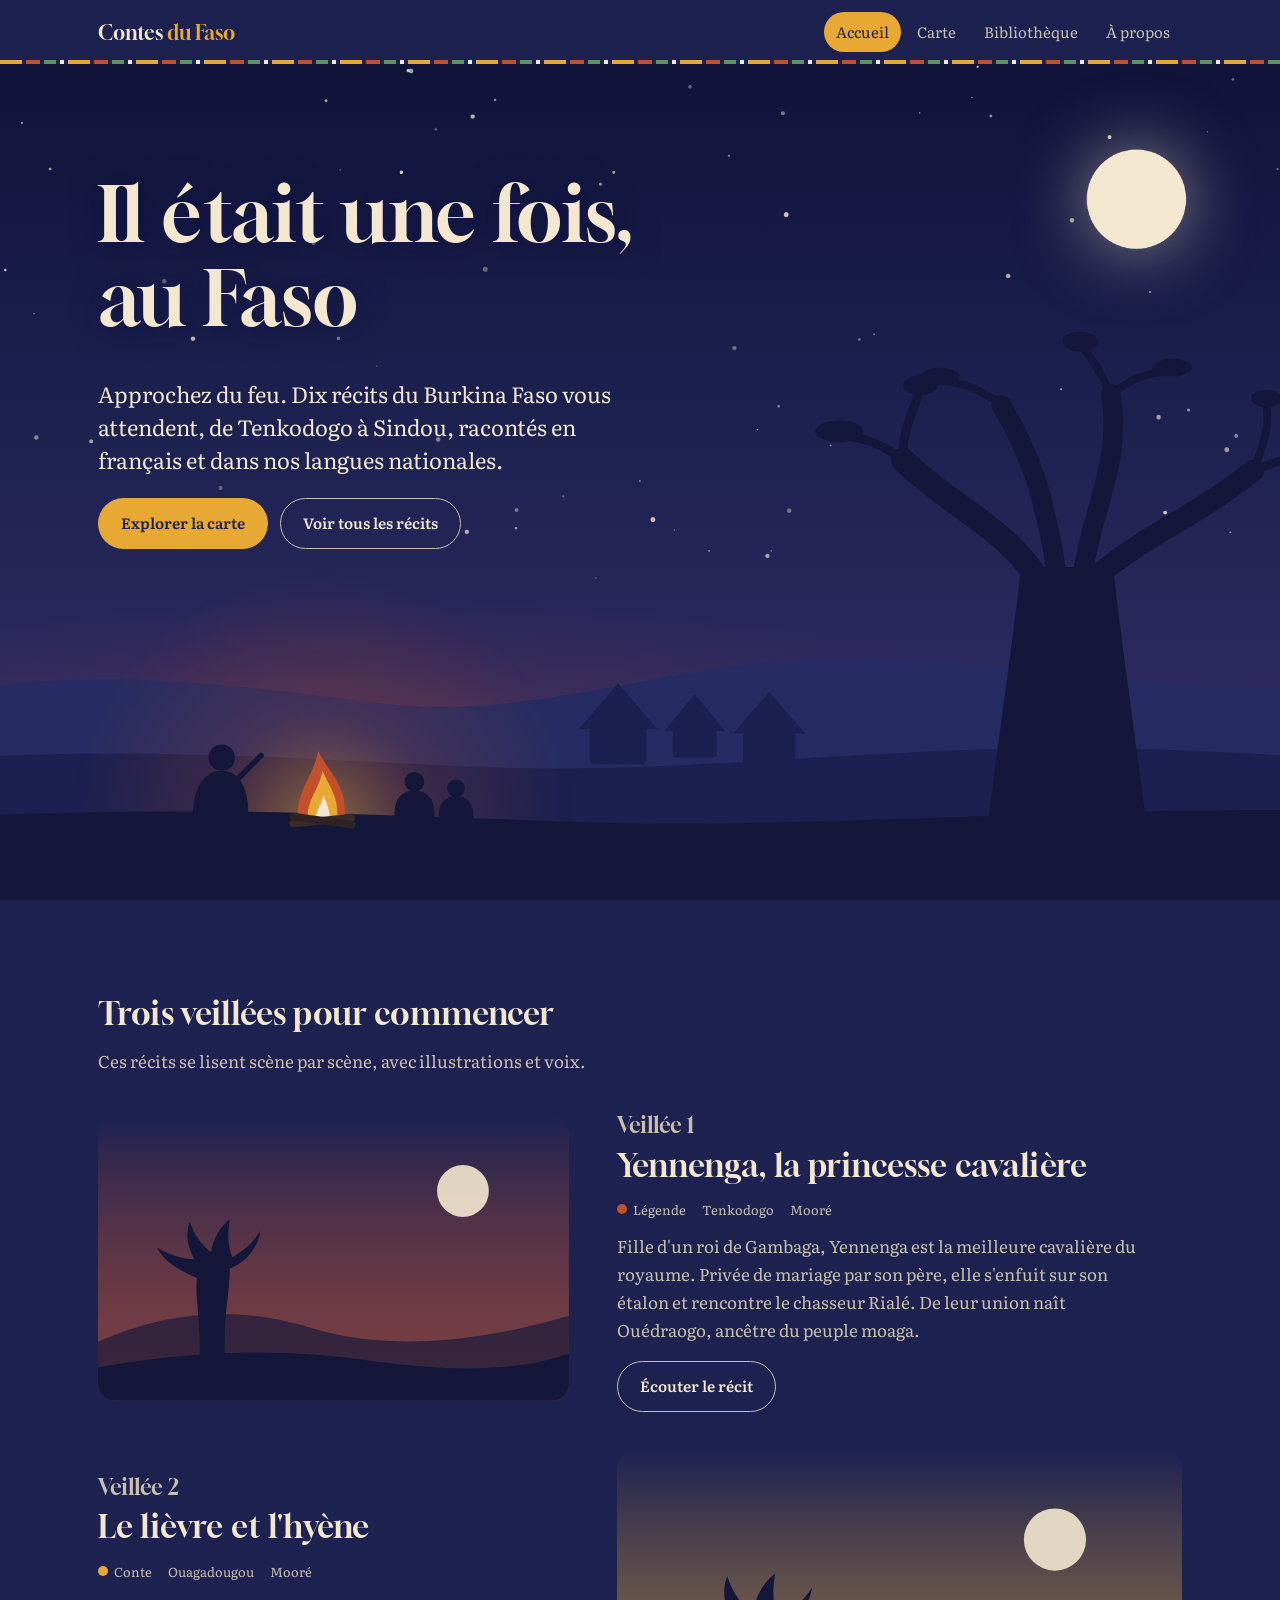
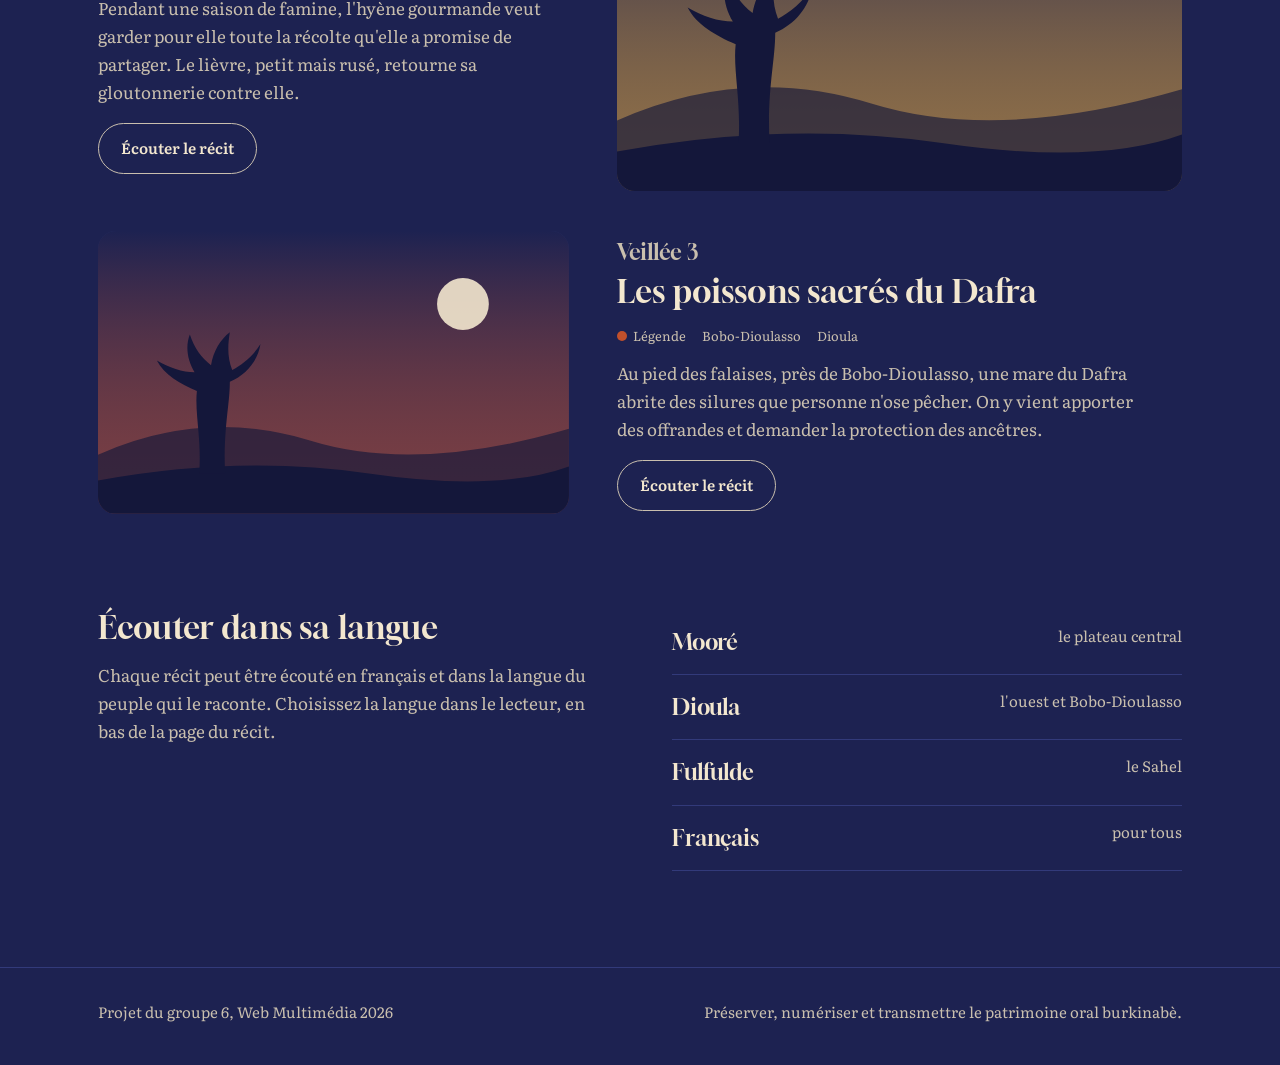
==== index.html @ 31bff7a8 "Ajout du site complet" ====
<!doctype html>
<html lang="fr">
<head>
  <meta charset="utf-8">
  <meta name="viewport" content="width=device-width, initial-scale=1">
  <title>Contes du Faso — Contes et légendes du Burkina Faso</title>
  <meta name="description" content="Parcourez le Burkina Faso sur une carte interactive et écoutez ses contes, légendes et récits historiques en mooré, dioula, fulfulde et français.">
  <link rel="preconnect" href="https://fonts.googleapis.com">
  <link rel="preconnect" href="https://fonts.gstatic.com" crossorigin>
  <link href="https://fonts.googleapis.com/css2?family=Gloock&family=Literata:ital,opsz,wght@0,7..72,400;0,7..72,600;1,7..72,400&display=swap" rel="stylesheet">
  <link rel="stylesheet" href="css/style.css">
  <link rel="stylesheet" href="css/accueil.css">
</head>
<body>
  <header id="entete"></header>

  <main>
    <!-- Scène d'ouverture : la veillée sous le baobab -->
    <section class="hero" aria-labelledby="titre-hero">
      <div class="ciel" aria-hidden="true">
        <svg class="calque calque-etoiles" data-profondeur="6" viewBox="0 0 1440 600" preserveAspectRatio="xMidYMin slice">
          <g id="etoiles"></g>
          <circle class="lune" cx="1060" cy="120" r="34"/>
        </svg>

        <svg class="calque" data-profondeur="12" viewBox="0 0 1440 800" preserveAspectRatio="xMidYMax slice"><g transform="translate(0 200)">
          <path fill="#262c63" d="M0 430 C180 380 320 400 480 420 C640 440 760 370 960 380 C1140 390 1260 420 1440 400 V600 H0Z"/>
        </g></svg>

        <svg class="calque" data-profondeur="22" viewBox="0 0 1440 800" preserveAspectRatio="xMidYMax slice"><g transform="translate(0 200)">
          <g fill="#1b2050">
            <path d="M0 480 C200 455 380 470 560 478 C760 488 960 455 1180 462 C1300 466 1380 474 1440 470 V600 H0Z"/>
            <!-- Cases rondes du village -->
            <g transform="translate(700 476)"><rect x="-26" y="-34" width="52" height="34" rx="4"/><path d="M-36 -32 L0 -74 L36 -32Z"/></g>
            <g transform="translate(770 470)"><rect x="-20" y="-26" width="40" height="26" rx="3"/><path d="M-28 -24 L0 -58 L28 -24Z"/></g>
            <g transform="translate(838 476)"><rect x="-24" y="-30" width="48" height="30" rx="4"/><path d="M-33 -28 L0 -66 L33 -28Z"/></g>
          </g>
        </g></svg>

        <svg class="calque calque-avant" data-profondeur="36" viewBox="0 0 1440 800" preserveAspectRatio="xMidYMax slice"><g transform="translate(0 200)">
          <defs>
            <radialGradient id="lueur" cx="0.5" cy="0.5" r="0.5">
              <stop offset="0" stop-color="#e8a934" stop-opacity="0.55"/>
              <stop offset="0.45" stop-color="#c2502b" stop-opacity="0.18"/>
              <stop offset="1" stop-color="#c2502b" stop-opacity="0"/>
            </radialGradient>
          </defs>
          <circle class="lueur" cx="430" cy="530" r="230" fill="url(#lueur)"/>
          <path fill="#14173a" d="M0 530 C240 512 420 520 640 528 C900 538 1120 510 1440 520 V600 H0Z"/>

          <!-- Baobab -->
          <g transform="translate(1110 528)" fill="#14173a" stroke="#14173a" stroke-linecap="round">
            <path stroke="none" d="M-72 0 C-62 -80 -50 -160 -42 -232 L42 -232 C50 -160 62 -80 72 0Z"/>
            <g fill="none">
              <path stroke-width="22" d="M-30 -226 C-60 -270 -110 -290 -150 -330"/>
              <path stroke-width="18" d="M-10 -230 C-20 -290 -30 -330 -60 -380"/>
              <path stroke-width="18" d="M15 -230 C25 -290 50 -330 40 -390"/>
              <path stroke-width="20" d="M30 -226 C70 -260 120 -280 170 -320"/>
              <path stroke-width="8" d="M-150 -330 C-170 -345 -185 -350 -205 -352"/>
              <path stroke-width="8" d="M-150 -330 C-150 -360 -140 -375 -135 -392"/>
              <path stroke-width="7" d="M-60 -380 C-80 -395 -95 -400 -112 -402"/>
              <path stroke-width="7" d="M40 -390 C30 -410 25 -420 15 -432"/>
              <path stroke-width="7" d="M40 -390 C60 -405 75 -410 92 -410"/>
              <path stroke-width="8" d="M170 -320 C195 -330 210 -335 232 -334"/>
              <path stroke-width="7" d="M170 -320 C180 -345 185 -360 182 -380"/>
            </g>
            <g stroke="none" opacity="0.9">
              <ellipse cx="-208" cy="-356" rx="22" ry="10"/>
              <ellipse cx="-134" cy="-398" rx="16" ry="9"/>
              <ellipse cx="-116" cy="-406" rx="18" ry="8"/>
              <ellipse cx="12" cy="-438" rx="16" ry="9"/>
              <ellipse cx="96" cy="-414" rx="18" ry="8"/>
              <ellipse cx="238" cy="-338" rx="22" ry="10"/>
              <ellipse cx="182" cy="-386" rx="14" ry="8"/>
            </g>
          </g>

          <!-- Le feu et les auditeurs -->
          <g transform="translate(430 528)">
            <g class="feu">
              <path class="flamme f1" fill="#c2502b" d="M-22 0 C-26 -26 -8 -40 -4 -64 C6 -44 24 -32 20 0Z"/>
              <path class="flamme f2" fill="#e8a934" d="M-13 0 C-16 -18 -3 -28 0 -46 C7 -30 16 -20 13 0Z"/>
              <path class="flamme f3" fill="#f3e7cf" d="M-6 0 C-7 -9 -1 -15 1 -24 C4 -15 8 -9 6 0Z"/>
            </g>
            <rect x="-30" y="-4" width="60" height="7" rx="3" fill="#3a2a2a" transform="rotate(-6)"/>
            <rect x="-30" y="-4" width="60" height="7" rx="3" fill="#2f2324" transform="rotate(8)"/>
            <g class="etincelles" fill="#e8a934">
              <circle cx="-4" cy="-50" r="2"/>
              <circle cx="6" cy="-56" r="1.6"/>
              <circle cx="0" cy="-48" r="1.4"/>
              <circle cx="-8" cy="-54" r="1.2"/>
            </g>
            <!-- Le conteur et deux enfants -->
            <g fill="#14173a">
              <circle cx="-92" cy="-58" r="12"/>
              <path d="M-118 0 C-120 -30 -108 -46 -92 -46 C-76 -46 -66 -30 -68 0Z"/>
              <path d="M-80 -36 L-56 -60" stroke="#14173a" stroke-width="5" stroke-linecap="round"/>
              <circle cx="84" cy="-36" r="9"/>
              <path d="M66 0 C64 -20 72 -28 84 -28 C96 -28 104 -20 102 0Z"/>
              <circle cx="122" cy="-30" r="8"/>
              <path d="M106 0 C105 -16 112 -23 122 -23 C132 -23 139 -16 138 0Z"/>
            </g>
          </g>
        </g></svg>
      </div>

      <div class="conteneur hero-texte">
        <h1 id="titre-hero">Il était une fois, au Faso</h1>
        <p>Approchez du feu. Dix récits du Burkina Faso vous attendent, de Tenkodogo à Sindou, racontés en français et dans nos langues nationales.</p>
        <div class="hero-actions">
          <a class="bouton" href="carte.html">Explorer la carte</a>
          <a class="bouton secondaire" href="bibliotheque.html">Voir tous les récits</a>
        </div>
      </div>
    </section>

    <section class="conteneur bloc" aria-labelledby="titre-veillees">
      <h2 id="titre-veillees">Trois veillées pour commencer</h2>
      <p class="intro">Ces récits se lisent scène par scène, avec illustrations et voix.</p>
      <ol class="veillees" id="veillees"></ol>
    </section>

    <section class="conteneur bloc langues" aria-labelledby="titre-langues">
      <div>
        <h2 id="titre-langues">Écouter dans sa langue</h2>
        <p>Chaque récit peut être écouté en français et dans la langue du peuple qui le raconte. Choisissez la langue dans le lecteur, en bas de la page du récit.</p>
      </div>
      <ul class="liste-langues">
        <li><strong>Mooré</strong> le plateau central</li>
        <li><strong>Dioula</strong> l'ouest et Bobo-Dioulasso</li>
        <li><strong>Fulfulde</strong> le Sahel</li>
        <li><strong>Français</strong> pour tous</li>
      </ul>
    </section>
  </main>

  <footer id="pied"></footer>

  <script src="js/app.js"></script>
  <script src="js/accueil.js"></script>
</body>
</html>
---- css/style.css ----
/* =========================================================
   Contes et Légendes du Burkina Faso — Groupe 6
   Charte graphique : la veillée (nuit indigo, feu, mil)
   ========================================================= */

:root {
  /* Couleurs */
  --nuit: #1d2251;        /* indigo des pagnes, ciel de la veillée */
  --nuit-2: #262c63;      /* surfaces */
  --nuit-3: #323a7a;      /* bordures, survols */
  --ecru: #f3e7cf;        /* coton écru : texte principal */
  --ecru-doux: #c9bfae;   /* texte secondaire */
  --mil: #e8a934;         /* or du mil, flamme : accent */
  --laterite: #c2502b;    /* terre rouge : légendes */
  --karite: #5b9461;      /* vert karité : récits historiques */

  /* Couleur par type de récit */
  --type-conte: var(--mil);
  --type-legende: var(--laterite);
  --type-historique: var(--karite);

  /* Typographie */
  --f-titre: "Gloock", Georgia, serif;
  --f-texte: "Literata", Georgia, serif;

  --t-xs: 0.8125rem;
  --t-s: 0.9375rem;
  --t-m: 1.0625rem;
  --t-l: 1.375rem;
  --t-xl: 2rem;
  --t-xxl: clamp(2.6rem, 6vw, 4.75rem);

  --gouttiere: clamp(16px, 4vw, 48px);
  --largeur: 1180px;
  --entete: 64px;
}

*,
*::before,
*::after { box-sizing: border-box; }

html { scroll-behavior: smooth; }

body {
  margin: 0;
  background: var(--nuit);
  color: var(--ecru);
  font-family: var(--f-texte);
  font-size: var(--t-m);
  line-height: 1.65;
  -webkit-font-smoothing: antialiased;
}

img, svg { display: block; max-width: 100%; }

a { color: var(--mil); text-underline-offset: 3px; }
a:hover { color: var(--ecru); }

h1, h2, h3 {
  font-family: var(--f-titre);
  font-weight: 400;
  line-height: 1.1;
  margin: 0 0 0.5em;
  letter-spacing: 0.005em;
}
h1 { font-size: var(--t-xxl); }
h2 { font-size: var(--t-xl); }
h3 { font-size: var(--t-l); }

p { margin: 0 0 1em; }

:focus-visible {
  outline: 2px solid var(--mil);
  outline-offset: 3px;
  border-radius: 4px;
}

.visuellement-cache {
  position: absolute !important;
  width: 1px; height: 1px;
  overflow: hidden; clip: rect(0 0 0 0);
  white-space: nowrap;
}

.conteneur {
  width: 100%;
  max-width: var(--largeur);
  margin: 0 auto;
  padding: 0 var(--gouttiere);
}

/* ---------- En-tête ---------- */
.entete {
  position: sticky;
  top: 0;
  z-index: 50;
  height: var(--entete);
  background: rgba(29, 34, 81, 0.92);
  backdrop-filter: blur(8px);
}
/* Bande tissée façon Faso Dan Fani, signature du site */
.entete::after {
  content: "";
  position: absolute;
  left: 0; right: 0; bottom: 0;
  height: 4px;
  background: repeating-linear-gradient(
    90deg,
    var(--mil) 0 22px,
    var(--nuit) 22px 26px,
    var(--laterite) 26px 40px,
    var(--nuit) 40px 44px,
    var(--karite) 44px 56px,
    var(--nuit) 56px 60px,
    var(--ecru) 60px 64px,
    var(--nuit) 64px 68px
  );
}
.entete .conteneur {
  height: 100%;
  display: flex;
  align-items: center;
  justify-content: space-between;
  gap: 16px;
}
.logo {
  font-family: var(--f-titre);
  font-size: 1.25rem;
  color: var(--ecru);
  text-decoration: none;
  white-space: nowrap;
}
.logo span { color: var(--mil); }

.nav { display: flex; gap: 4px; }
.nav a {
  color: var(--ecru-doux);
  text-decoration: none;
  font-size: var(--t-s);
  padding: 8px 12px;
  border-radius: 999px;
}
.nav a:hover { color: var(--ecru); background: var(--nuit-2); }
.nav a[aria-current="page"] { color: var(--nuit); background: var(--mil); }

.bouton-menu {
  display: none;
  background: none;
  border: 1px solid var(--nuit-3);
  color: var(--ecru);
  border-radius: 8px;
  padding: 6px 12px;
  font: inherit;
  font-size: var(--t-s);
  cursor: pointer;
}

@media (max-width: 760px) {
  .bouton-menu { display: block; }
  .nav {
    position: absolute;
    top: var(--entete);
    left: 0; right: 0;
    flex-direction: column;
    background: var(--nuit);
    padding: 8px var(--gouttiere) 16px;
    border-bottom: 1px solid var(--nuit-3);
    display: none;
  }
  .nav.ouvert { display: flex; }
  .nav a { padding: 12px; }
}

/* ---------- Boutons ---------- */
.bouton {
  display: inline-flex;
  align-items: center;
  gap: 8px;
  font: inherit;
  font-size: var(--t-s);
  font-weight: 600;
  padding: 12px 22px;
  border-radius: 999px;
  border: 1px solid transparent;
  background: var(--mil);
  color: var(--nuit);
  text-decoration: none;
  cursor: pointer;
}
.bouton:hover { background: var(--ecru); color: var(--nuit); }
.bouton.secondaire {
  background: transparent;
  color: var(--ecru);
  border-color: var(--ecru-doux);
}
.bouton.secondaire:hover { border-color: var(--ecru); background: var(--nuit-2); }
.bouton:disabled { opacity: 0.4; cursor: default; }

/* ---------- Pastille de type ---------- */
.type {
  display: inline-flex;
  align-items: center;
  gap: 6px;
  font-size: var(--t-xs);
  color: var(--ecru-doux);
}
.type::before {
  content: "";
  width: 10px; height: 10px;
  border-radius: 50%;
  background: var(--c, var(--mil));
}
.type[data-type="conte"] { --c: var(--type-conte); }
.type[data-type="legende"] { --c: var(--type-legende); }
.type[data-type="historique"] { --c: var(--type-historique); }

/* ---------- Pied de page ---------- */
.pied {
  margin-top: 96px;
  padding: 32px 0 40px;
  border-top: 1px solid var(--nuit-3);
  color: var(--ecru-doux);
  font-size: var(--t-s);
}
.pied .conteneur {
  display: flex;
  flex-wrap: wrap;
  justify-content: space-between;
  gap: 12px;
}
.pied p { margin: 0; }

/* ---------- Pages intérieures ---------- */
.tete-page {
  padding: 64px 0 32px;
  max-width: 720px;
}
.tete-page p { color: var(--ecru-doux); font-size: var(--t-l); line-height: 1.5; }

/* ---------- Champs ---------- */
.champ, select.champ {
  font: inherit;
  font-size: var(--t-s);
  color: var(--ecru);
  background: var(--nuit-2);
  border: 1px solid var(--nuit-3);
  border-radius: 10px;
  padding: 10px 14px;
}
.champ::placeholder { color: var(--ecru-doux); }

/* ---------- Message d'erreur / vide ---------- */
.message {
  padding: 24px;
  border: 1px dashed var(--nuit-3);
  border-radius: 12px;
  color: var(--ecru-doux);
}

@media (prefers-reduced-motion: reduce) {
  *, *::before, *::after {
    animation-duration: 0.01ms !important;
    animation-iteration-count: 1 !important;
    transition-duration: 0.01ms !important;
    scroll-behavior: auto !important;
  }
}
---- css/accueil.css ----
/* ---------- Scène d'ouverture ---------- */
.hero {
  position: relative;
  min-height: calc(100svh - var(--entete));
  min-height: max(560px, calc(100svh - var(--entete)));
  display: flex;
  align-items: flex-start;
  overflow: hidden;
  background:
    radial-gradient(120% 60% at 30% 100%, rgba(194, 80, 43, 0.35), transparent 60%),
    linear-gradient(180deg, #10133a 0%, #1d2251 45%, #3a2f6b 100%);
}

.ciel { position: absolute; inset: 0; }

.calque {
  position: absolute;
  inset: -40px -40px 0;
  width: calc(100% + 80px);
  height: calc(100% + 40px);
  max-width: none;
  will-change: transform;
}

.calque-etoiles circle { fill: var(--ecru); }
.etoile {
  opacity: 0;
  animation: apparition 1.6s ease-out forwards, scintille 4s ease-in-out infinite;
}
.lune {
  fill: var(--ecru) !important;
  filter: drop-shadow(0 0 24px rgba(243, 231, 207, 0.55));
}

@keyframes apparition { to { opacity: var(--o, 0.8); } }
@keyframes scintille {
  0%, 100% { transform: translateY(0); }
  50% { opacity: calc(var(--o, 0.8) * 0.35); }
}

/* Le feu vacille : seul mouvement continu de la page */
.f1 { animation: vacille 1.3s ease-in-out infinite; }
.f2 { animation: vacille 0.9s ease-in-out infinite reverse; }
.f3 { animation: vacille 0.7s ease-in-out infinite; }
.flamme { transform-origin: bottom center; transform-box: fill-box; }
@keyframes vacille {
  0%, 100% { transform: scale(1, 1) skewX(0deg); }
  30% { transform: scale(0.94, 1.08) skewX(2deg); }
  60% { transform: scale(1.05, 0.92) skewX(-3deg); }
}
.lueur { animation: respire 2.4s ease-in-out infinite; transform-origin: center; transform-box: fill-box; }
@keyframes respire { 50% { opacity: 0.75; transform: scale(0.96); } }

.etincelles circle {
  transform-box: fill-box;
  animation: monte 2.2s linear infinite;
  opacity: 0;
}
.etincelles circle:nth-child(2) { animation-delay: 0.6s; }
.etincelles circle:nth-child(3) { animation-delay: 1.1s; }
.etincelles circle:nth-child(4) { animation-delay: 1.7s; }
@keyframes monte {
  0% { opacity: 0; transform: translate(0, 0); }
  15% { opacity: 1; }
  100% { opacity: 0; transform: translate(14px, -90px); }
}

/* Texte d'ouverture : il apparaît une fois les étoiles allumées */
.hero-texte {
  position: relative;
  z-index: 2;
  padding-top: clamp(56px, 12vh, 140px);
  max-width: var(--largeur);
}
.hero-texte h1 {
  max-width: 11ch;
  text-shadow: 0 2px 30px rgba(16, 19, 58, 0.6);
  opacity: 0;
  transform: translateY(12px);
  animation: leve 1s ease-out 0.5s forwards;
}
.hero-texte p {
  max-width: 34rem;
  font-size: var(--t-l);
  line-height: 1.5;
  color: var(--ecru);
  opacity: 0;
  animation: leve 1s ease-out 0.9s forwards;
}
.hero-actions {
  display: flex;
  flex-wrap: wrap;
  gap: 12px;
  margin-top: 8px;
  opacity: 0;
  animation: leve 1s ease-out 1.2s forwards;
}
@keyframes leve { to { opacity: 1; transform: none; } }

/* ---------- Sections ---------- */
.bloc { padding-top: 96px; }
.bloc .intro { color: var(--ecru-doux); margin-bottom: 32px; }

/* Les trois veillées : une vraie suite, d'où la numérotation */
.veillees {
  list-style: none;
  margin: 0;
  padding: 0;
  display: grid;
  gap: 40px;
}
.veillee {
  display: grid;
  grid-template-columns: minmax(0, 5fr) minmax(0, 6fr);
  gap: clamp(20px, 4vw, 48px);
  align-items: center;
}
.veillee:nth-child(even) .veillee-visuel { order: 2; }
.veillee-visuel {
  border-radius: 18px;
  overflow: hidden;
  aspect-ratio: 5 / 3;
  background: var(--nuit-2);
}
.veillee-visuel svg,
.veillee-visuel img { width: 100%; height: 100%; object-fit: cover; }
.veillee-numero {
  font-family: var(--f-titre);
  font-size: var(--t-l);
  color: var(--mil);
  margin-bottom: 4px;
}
.veillee h3 { font-size: var(--t-xl); }
.veillee h3 a { color: var(--ecru); text-decoration: none; }
.veillee h3 a:hover { color: var(--mil); }
.veillee p { color: var(--ecru-doux); max-width: 34rem; }
.veillee .meta { display: flex; gap: 16px; flex-wrap: wrap; margin-bottom: 12px; font-size: var(--t-xs); color: var(--ecru-doux); }

@media (max-width: 760px) {
  .veillee { grid-template-columns: 1fr; }
  .veillee:nth-child(even) .veillee-visuel { order: 0; }
}

.langues {
  display: grid;
  grid-template-columns: minmax(0, 1fr) minmax(0, 1fr);
  gap: 32px 64px;
  align-items: start;
}
.langues p { color: var(--ecru-doux); max-width: 32rem; }
.liste-langues {
  list-style: none;
  margin: 0;
  padding: 0;
}
.liste-langues li {
  display: flex;
  justify-content: space-between;
  gap: 16px;
  padding: 14px 0;
  border-bottom: 1px solid var(--nuit-3);
  color: var(--ecru-doux);
  font-size: var(--t-s);
}
.liste-langues strong {
  font-family: var(--f-titre);
  font-weight: 400;
  font-size: var(--t-l);
  color: var(--ecru);
}
@media (max-width: 760px) {
  .langues { grid-template-columns: 1fr; }
}

/* Sur téléphone, on recadre le paysage sur le feu et le conteur */
@media (max-width: 760px) {
  .calque:not(.calque-etoiles) {
    left: -250px;
    right: auto;
    width: calc(100% + 290px);
  }
}
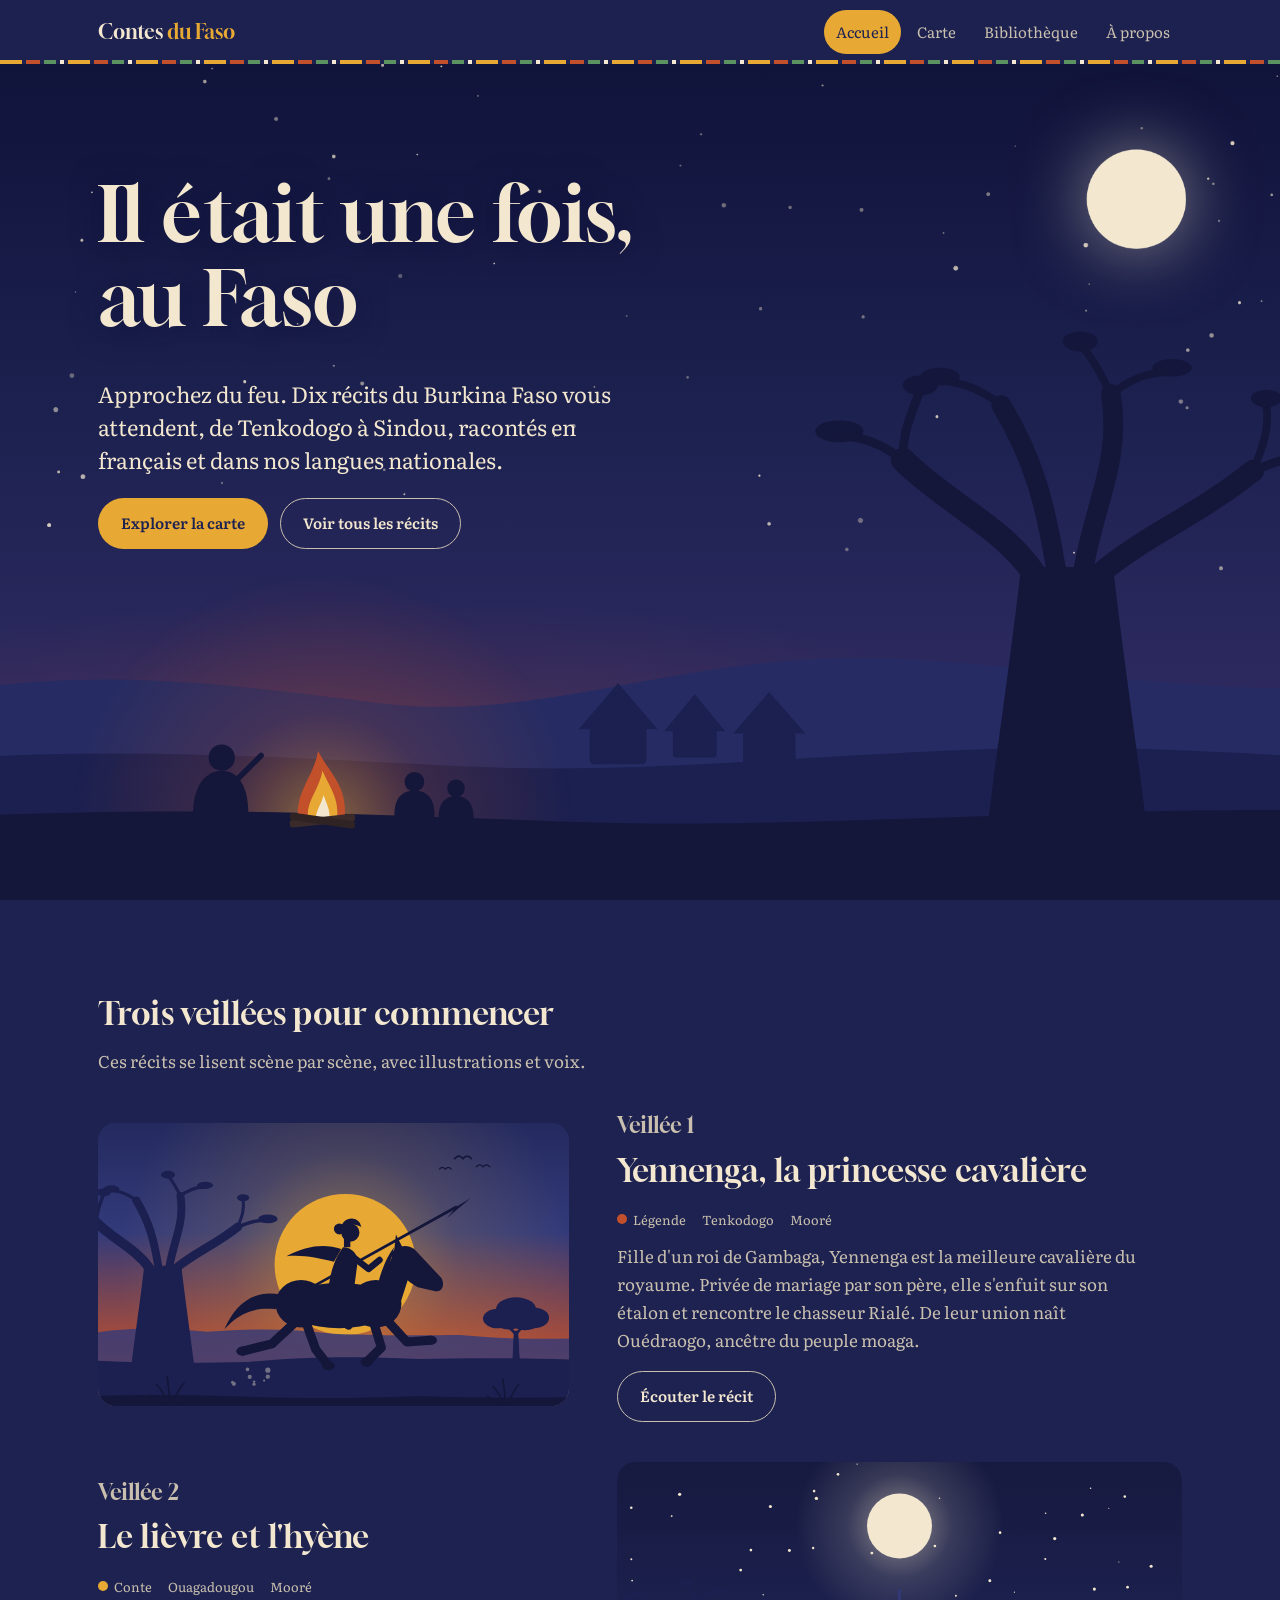
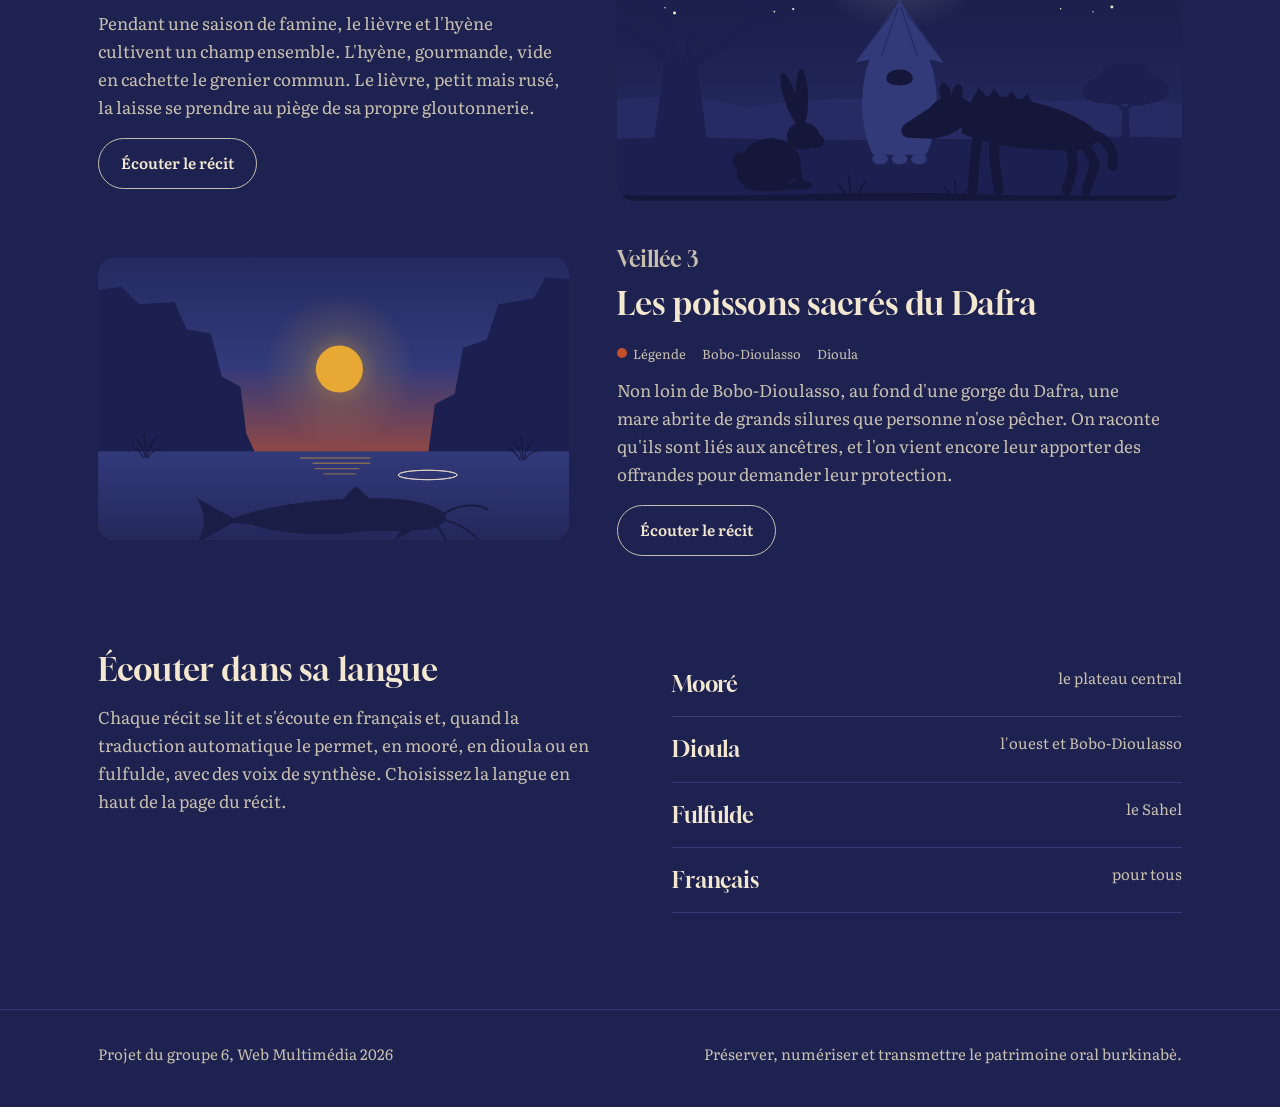
==== commit f231f98d: "Finition mobile, accessibilité, carte, partage et page 404" ====
--- a/index.html
+++ b/index.html
@@ -2,9 +2,24 @@
 <html lang="fr">
 <head>
   <meta charset="utf-8">
-  <meta name="viewport" content="width=device-width, initial-scale=1">
+  <meta name="viewport" content="width=device-width, initial-scale=1, viewport-fit=cover">
   <title>Contes du Faso — Contes et légendes du Burkina Faso</title>
   <meta name="description" content="Parcourez le Burkina Faso sur une carte interactive et écoutez ses contes, légendes et récits historiques en mooré, dioula, fulfulde et français.">
+  <meta name="theme-color" content="#1d2251">
+  <link rel="icon" href="assets/icones/favicon.svg" type="image/svg+xml">
+  <link rel="apple-touch-icon" href="assets/icones/apple-touch-icon.png">
+  <!-- Aperçu lors d'un partage (WhatsApp, réseaux sociaux) : adresses absolues obligatoires -->
+  <meta property="og:type" content="website">
+  <meta property="og:site_name" content="Contes du Faso">
+  <meta property="og:locale" content="fr_FR">
+  <meta property="og:title" content="Contes du Faso — Contes et légendes du Burkina Faso">
+  <meta property="og:description" content="Parcourez le Burkina Faso sur une carte interactive et écoutez ses contes, légendes et récits historiques en mooré, dioula, fulfulde et français.">
+  <meta property="og:url" content="https://lysias01.github.io/contes-burkina/">
+  <meta property="og:image" content="https://lysias01.github.io/contes-burkina/assets/images/partage.jpg">
+  <meta property="og:image:width" content="1200">
+  <meta property="og:image:height" content="630">
+  <meta property="og:image:alt" content="Une veillée sous le baobab : un conteur et deux enfants autour du feu, sous la lune.">
+  <meta name="twitter:card" content="summary_large_image">
   <link rel="preconnect" href="https://fonts.googleapis.com">
   <link rel="preconnect" href="https://fonts.gstatic.com" crossorigin>
   <link href="https://fonts.googleapis.com/css2?family=Gloock&family=Literata:ital,opsz,wght@0,7..72,400;0,7..72,600;1,7..72,400&display=swap" rel="stylesheet">
@@ -123,7 +138,7 @@
     <section class="conteneur bloc langues" aria-labelledby="titre-langues">
       <div>
         <h2 id="titre-langues">Écouter dans sa langue</h2>
-        <p>Chaque récit peut être écouté en français et dans la langue du peuple qui le raconte. Choisissez la langue dans le lecteur, en bas de la page du récit.</p>
+        <p>Chaque récit se lit et s'écoute en français et, quand la traduction automatique le permet, en mooré, en dioula ou en fulfulde, avec des voix de synthèse. Choisissez la langue en haut de la page du récit.</p>
       </div>
       <ul class="liste-langues">
         <li><strong>Mooré</strong> le plateau central</li>
--- a/css/style.css
+++ b/css/style.css
@@ -33,6 +33,12 @@
   --gouttiere: clamp(16px, 4vw, 48px);
   --largeur: 1180px;
   --entete: 64px;
+  --cible: 44px;          /* taille minimale d'une zone tactile */
+}
+
+/* Téléphone en paysage : l'en-tête prend moins de hauteur */
+@media (max-height: 500px) and (orientation: landscape) {
+  :root { --entete: 52px; }
 }
 
 *,
@@ -86,7 +92,8 @@
   width: 100%;
   max-width: var(--largeur);
   margin: 0 auto;
-  padding: 0 var(--gouttiere);
+  /* env(safe-area-inset-*) : on reste hors des encoches (viewport-fit=cover) */
+  padding: 0 max(var(--gouttiere), env(safe-area-inset-right)) 0 max(var(--gouttiere), env(safe-area-inset-left));
 }
 
 /* ---------- En-tête ---------- */
@@ -124,6 +131,8 @@
   gap: 16px;
 }
 .logo {
+  display: inline-block; /* pas de flex : l'espace avant « du Faso » serait supprimé */
+  line-height: var(--cible);
   font-family: var(--f-titre);
   font-size: 1.25rem;
   color: var(--ecru);
@@ -131,13 +140,37 @@
   white-space: nowrap;
 }
 .logo span { color: var(--mil); }
+.entete .logo { margin-right: auto; }
+
+/* Musique d'ambiance : petit bouton rond, discret */
+.bouton-musique {
+  flex: none;
+  display: inline-flex;
+  align-items: center;
+  justify-content: center;
+  width: var(--cible);
+  height: var(--cible);
+  padding: 0;
+  background: none;
+  border: 1px solid var(--nuit-3);
+  border-radius: 50%;
+  color: var(--ecru-doux);
+  cursor: pointer;
+}
+.bouton-musique[hidden] { display: none; }
+.bouton-musique:hover { color: var(--ecru); background: var(--nuit-2); }
+.bouton-musique[aria-pressed="true"] { color: var(--mil); border-color: var(--mil); }
+.bouton-musique[aria-pressed="true"] .barre { display: none; }
 
 .nav { display: flex; gap: 4px; }
 .nav a {
+  display: inline-flex;
+  align-items: center;
+  min-height: var(--cible);
   color: var(--ecru-doux);
   text-decoration: none;
   font-size: var(--t-s);
-  padding: 8px 12px;
+  padding: 0 12px;
   border-radius: 999px;
 }
 .nav a:hover { color: var(--ecru); background: var(--nuit-2); }
@@ -145,11 +178,13 @@
 
 .bouton-menu {
   display: none;
+  min-width: var(--cible);
+  min-height: var(--cible);
   background: none;
   border: 1px solid var(--nuit-3);
   color: var(--ecru);
   border-radius: 8px;
-  padding: 6px 12px;
+  padding: 0 14px;
   font: inherit;
   font-size: var(--t-s);
   cursor: pointer;
@@ -163,12 +198,14 @@
     left: 0; right: 0;
     flex-direction: column;
     background: var(--nuit);
-    padding: 8px var(--gouttiere) 16px;
+    padding: 8px max(var(--gouttiere), env(safe-area-inset-right)) 16px max(var(--gouttiere), env(safe-area-inset-left));
+    max-height: calc(100svh - var(--entete));
+    overflow-y: auto;
     border-bottom: 1px solid var(--nuit-3);
     display: none;
   }
   .nav.ouvert { display: flex; }
-  .nav a { padding: 12px; }
+  .nav a { padding: 0 12px; min-height: 48px; }
 }
 
 /* ---------- Boutons ---------- */
@@ -217,7 +254,7 @@
 /* ---------- Pied de page ---------- */
 .pied {
   margin-top: 96px;
-  padding: 32px 0 40px;
+  padding: 32px 0 calc(40px + env(safe-area-inset-bottom));
   border-top: 1px solid var(--nuit-3);
   color: var(--ecru-doux);
   font-size: var(--t-s);
@@ -240,7 +277,8 @@
 /* ---------- Champs ---------- */
 .champ, select.champ {
   font: inherit;
-  font-size: var(--t-s);
+  font-size: 1rem; /* 16 px minimum : sinon l'iPhone zoome en touchant le champ */
+  min-height: var(--cible);
   color: var(--ecru);
   background: var(--nuit-2);
   border: 1px solid var(--nuit-3);
@@ -261,6 +299,7 @@
   *, *::before, *::after {
     animation-duration: 0.01ms !important;
     animation-iteration-count: 1 !important;
+    animation-delay: 0s !important; /* pas d'apparition retardée non plus */
     transition-duration: 0.01ms !important;
     scroll-behavior: auto !important;
   }
--- a/css/accueil.css
+++ b/css/accueil.css
@@ -69,7 +69,7 @@
 .hero-texte {
   position: relative;
   z-index: 2;
-  padding-top: clamp(56px, 12vh, 140px);
+  padding-top: clamp(56px, 12svh, 140px);
   max-width: var(--largeur);
 }
 .hero-texte h1 {
@@ -131,7 +131,7 @@
   margin-bottom: 4px;
 }
 .veillee h3 { font-size: var(--t-xl); }
-.veillee h3 a { color: var(--ecru); text-decoration: none; }
+.veillee h3 a { display: inline-block; padding: 5px 0; color: var(--ecru); text-decoration: none; }
 .veillee h3 a:hover { color: var(--mil); }
 .veillee p { color: var(--ecru-doux); max-width: 34rem; }
 .veillee .meta { display: flex; gap: 16px; flex-wrap: wrap; margin-bottom: 12px; font-size: var(--t-xs); color: var(--ecru-doux); }
@@ -172,8 +172,17 @@
   .langues { grid-template-columns: 1fr; }
 }
 
-/* Sur téléphone, on recadre le paysage sur le feu et le conteur */
-@media (max-width: 760px) {
+/* Téléphone en paysage : la scène tient dans l'écran, le texte reste au-dessus du feu */
+@media (max-height: 500px) and (orientation: landscape) {
+  .hero { min-height: calc(100svh - var(--entete)); }
+  .hero-texte { padding-top: 16px; }
+  .hero-texte h1 { font-size: 2.1rem; max-width: none; margin-bottom: 8px; }
+  .hero-texte p { font-size: var(--t-s); max-width: 30rem; margin-bottom: 8px; }
+}
+
+/* Sur téléphone et tablette en portrait, on recadre le paysage sur le feu et le conteur */
+@media (max-width: 760px), (orientation: portrait) and (max-width: 1100px) {
+  .hero-texte { padding-top: clamp(32px, 6svh, 56px); }
   .calque:not(.calque-etoiles) {
     left: -250px;
     right: auto;
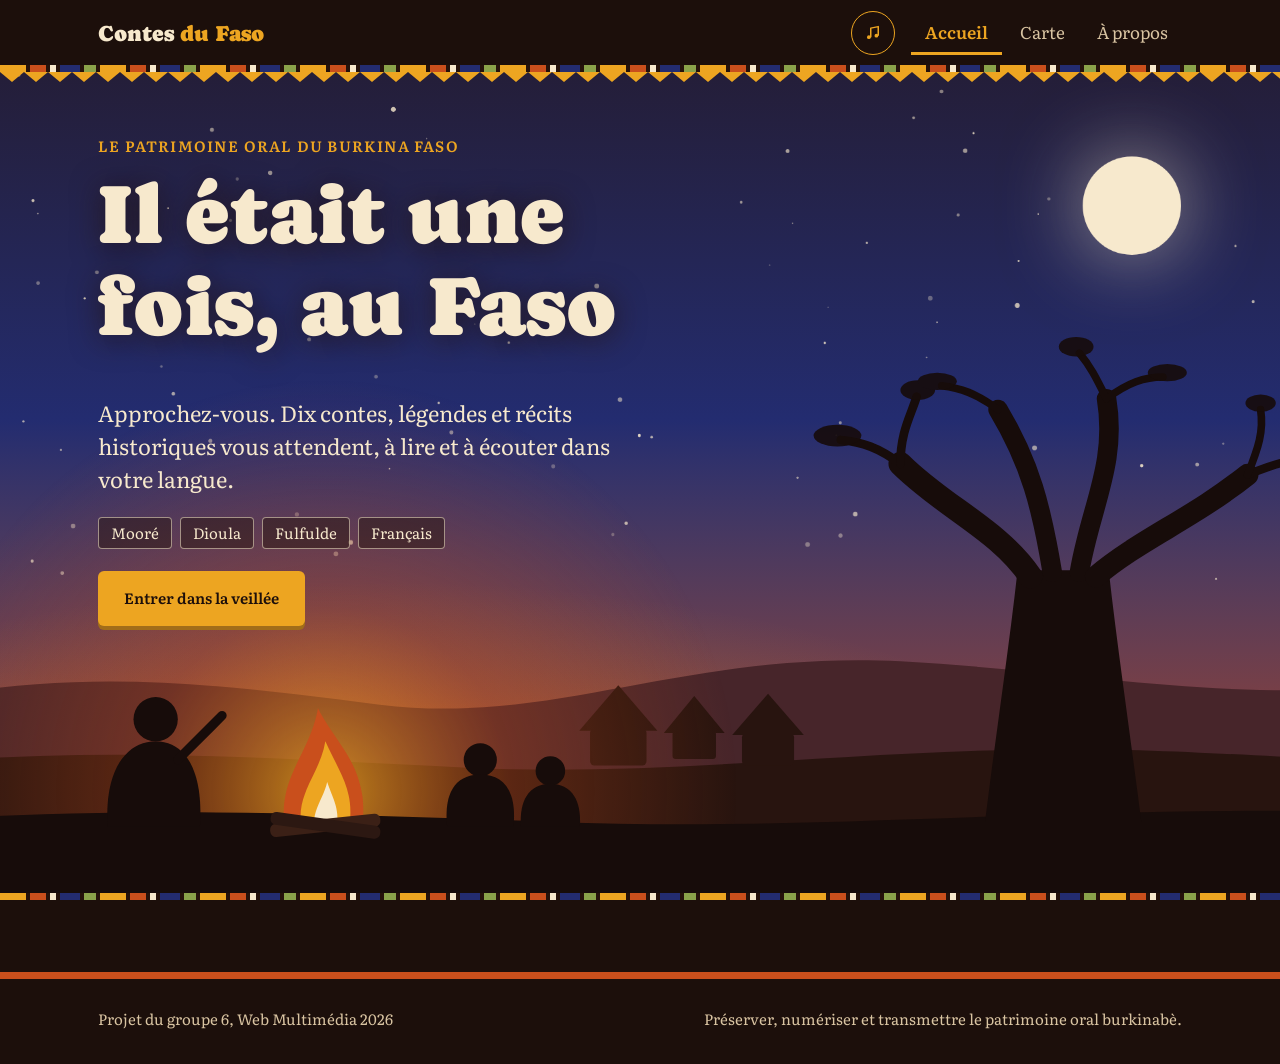
==== commit 7e8aca11: "Version finale : nouveau thème, carte des arbres à palabres, 4 langues, sous-titres - Thème « La vei" ====
--- a/index.html
+++ b/index.html
@@ -3,26 +3,12 @@
 <head>
   <meta charset="utf-8">
   <meta name="viewport" content="width=device-width, initial-scale=1, viewport-fit=cover">
-  <title>Contes du Faso — Contes et légendes du Burkina Faso</title>
+  <title>Contes du Faso - Contes et légendes du Burkina Faso</title>
   <meta name="description" content="Parcourez le Burkina Faso sur une carte interactive et écoutez ses contes, légendes et récits historiques en mooré, dioula, fulfulde et français.">
-  <meta name="theme-color" content="#1d2251">
   <link rel="icon" href="assets/icones/favicon.svg" type="image/svg+xml">
-  <link rel="apple-touch-icon" href="assets/icones/apple-touch-icon.png">
-  <!-- Aperçu lors d'un partage (WhatsApp, réseaux sociaux) : adresses absolues obligatoires -->
-  <meta property="og:type" content="website">
-  <meta property="og:site_name" content="Contes du Faso">
-  <meta property="og:locale" content="fr_FR">
-  <meta property="og:title" content="Contes du Faso — Contes et légendes du Burkina Faso">
-  <meta property="og:description" content="Parcourez le Burkina Faso sur une carte interactive et écoutez ses contes, légendes et récits historiques en mooré, dioula, fulfulde et français.">
-  <meta property="og:url" content="https://lysias01.github.io/contes-burkina/">
-  <meta property="og:image" content="https://lysias01.github.io/contes-burkina/assets/images/partage.jpg">
-  <meta property="og:image:width" content="1200">
-  <meta property="og:image:height" content="630">
-  <meta property="og:image:alt" content="Une veillée sous le baobab : un conteur et deux enfants autour du feu, sous la lune.">
-  <meta name="twitter:card" content="summary_large_image">
   <link rel="preconnect" href="https://fonts.googleapis.com">
   <link rel="preconnect" href="https://fonts.gstatic.com" crossorigin>
-  <link href="https://fonts.googleapis.com/css2?family=Gloock&family=Literata:ital,opsz,wght@0,7..72,400;0,7..72,600;1,7..72,400&display=swap" rel="stylesheet">
+  <link href="https://fonts.googleapis.com/css2?family=Caprasimo&family=Literata:ital,opsz,wght@0,7..72,400;0,7..72,600;1,7..72,400&display=swap" rel="stylesheet">
   <link rel="stylesheet" href="css/style.css">
   <link rel="stylesheet" href="css/accueil.css">
 </head>
@@ -39,11 +25,11 @@
         </svg>
 
         <svg class="calque" data-profondeur="12" viewBox="0 0 1440 800" preserveAspectRatio="xMidYMax slice"><g transform="translate(0 200)">
-          <path fill="#262c63" d="M0 430 C180 380 320 400 480 420 C640 440 760 370 960 380 C1140 390 1260 420 1440 400 V600 H0Z"/>
+          <path fill="#47252a" d="M0 430 C180 380 320 400 480 420 C640 440 760 370 960 380 C1140 390 1260 420 1440 400 V600 H0Z"/>
         </g></svg>
 
         <svg class="calque" data-profondeur="22" viewBox="0 0 1440 800" preserveAspectRatio="xMidYMax slice"><g transform="translate(0 200)">
-          <g fill="#1b2050">
+          <g fill="#28140f">
             <path d="M0 480 C200 455 380 470 560 478 C760 488 960 455 1180 462 C1300 466 1380 474 1440 470 V600 H0Z"/>
             <!-- Cases rondes du village -->
             <g transform="translate(700 476)"><rect x="-26" y="-34" width="52" height="34" rx="4"/><path d="M-36 -32 L0 -74 L36 -32Z"/></g>
@@ -55,16 +41,16 @@
         <svg class="calque calque-avant" data-profondeur="36" viewBox="0 0 1440 800" preserveAspectRatio="xMidYMax slice"><g transform="translate(0 200)">
           <defs>
             <radialGradient id="lueur" cx="0.5" cy="0.5" r="0.5">
-              <stop offset="0" stop-color="#e8a934" stop-opacity="0.55"/>
-              <stop offset="0.45" stop-color="#c2502b" stop-opacity="0.18"/>
-              <stop offset="1" stop-color="#c2502b" stop-opacity="0"/>
+              <stop offset="0" stop-color="#eda521" stop-opacity="0.8"/>
+              <stop offset="0.45" stop-color="#c94f1c" stop-opacity="0.32"/>
+              <stop offset="1" stop-color="#c94f1c" stop-opacity="0"/>
             </radialGradient>
           </defs>
-          <circle class="lueur" cx="430" cy="530" r="230" fill="url(#lueur)"/>
-          <path fill="#14173a" d="M0 530 C240 512 420 520 640 528 C900 538 1120 510 1440 520 V600 H0Z"/>
+          <circle class="lueur veillee" cx="430" cy="500" r="380" fill="url(#lueur)"/>
+          <path fill="#170c0a" d="M0 530 C240 512 420 520 640 528 C900 538 1120 510 1440 520 V600 H0Z"/>
 
           <!-- Baobab -->
-          <g transform="translate(1110 528)" fill="#14173a" stroke="#14173a" stroke-linecap="round">
+          <g transform="translate(1110 528)" fill="#170c0a" stroke="#170c0a" stroke-linecap="round">
             <path stroke="none" d="M-72 0 C-62 -80 -50 -160 -42 -232 L42 -232 C50 -160 62 -80 72 0Z"/>
             <g fill="none">
               <path stroke-width="22" d="M-30 -226 C-60 -270 -110 -290 -150 -330"/>
@@ -91,25 +77,25 @@
           </g>
 
           <!-- Le feu et les auditeurs -->
-          <g transform="translate(430 528)">
+          <g class="veillee" transform="translate(430 532) scale(1.7)">
             <g class="feu">
-              <path class="flamme f1" fill="#c2502b" d="M-22 0 C-26 -26 -8 -40 -4 -64 C6 -44 24 -32 20 0Z"/>
-              <path class="flamme f2" fill="#e8a934" d="M-13 0 C-16 -18 -3 -28 0 -46 C7 -30 16 -20 13 0Z"/>
-              <path class="flamme f3" fill="#f3e7cf" d="M-6 0 C-7 -9 -1 -15 1 -24 C4 -15 8 -9 6 0Z"/>
+              <path class="flamme f1" fill="#c94f1c" d="M-22 0 C-26 -26 -8 -40 -4 -64 C6 -44 24 -32 20 0Z"/>
+              <path class="flamme f2" fill="#eda521" d="M-13 0 C-16 -18 -3 -28 0 -46 C7 -30 16 -20 13 0Z"/>
+              <path class="flamme f3" fill="#f7e9cd" d="M-6 0 C-7 -9 -1 -15 1 -24 C4 -15 8 -9 6 0Z"/>
             </g>
-            <rect x="-30" y="-4" width="60" height="7" rx="3" fill="#3a2a2a" transform="rotate(-6)"/>
-            <rect x="-30" y="-4" width="60" height="7" rx="3" fill="#2f2324" transform="rotate(8)"/>
-            <g class="etincelles" fill="#e8a934">
+            <rect x="-30" y="-4" width="60" height="7" rx="3" fill="#3b2016" transform="rotate(-6)"/>
+            <rect x="-30" y="-4" width="60" height="7" rx="3" fill="#2c1812" transform="rotate(8)"/>
+            <g class="etincelles" fill="#eda521">
               <circle cx="-4" cy="-50" r="2"/>
               <circle cx="6" cy="-56" r="1.6"/>
               <circle cx="0" cy="-48" r="1.4"/>
               <circle cx="-8" cy="-54" r="1.2"/>
             </g>
             <!-- Le conteur et deux enfants -->
-            <g fill="#14173a">
+            <g fill="#170c0a">
               <circle cx="-92" cy="-58" r="12"/>
               <path d="M-118 0 C-120 -30 -108 -46 -92 -46 C-76 -46 -66 -30 -68 0Z"/>
-              <path d="M-80 -36 L-56 -60" stroke="#14173a" stroke-width="5" stroke-linecap="round"/>
+              <path d="M-80 -36 L-56 -60" stroke="#170c0a" stroke-width="5" stroke-linecap="round"/>
               <circle cx="84" cy="-36" r="9"/>
               <path d="M66 0 C64 -20 72 -28 84 -28 C96 -28 104 -20 102 0Z"/>
               <circle cx="122" cy="-30" r="8"/>
@@ -120,32 +106,17 @@
       </div>
 
       <div class="conteneur hero-texte">
+        <p class="hero-surtitre">Le patrimoine oral du Burkina Faso</p>
         <h1 id="titre-hero">Il était une fois, au Faso</h1>
-        <p>Approchez du feu. Dix récits du Burkina Faso vous attendent, de Tenkodogo à Sindou, racontés en français et dans nos langues nationales.</p>
+        <p>Approchez-vous. Dix contes, légendes et récits historiques vous attendent, à lire et à écouter dans votre langue.</p>
+        <ul class="hero-langues" aria-label="Langues des récits">
+          <li>Mooré</li><li>Dioula</li><li>Fulfulde</li><li>Français</li>
+        </ul>
         <div class="hero-actions">
-          <a class="bouton" href="carte.html">Explorer la carte</a>
-          <a class="bouton secondaire" href="bibliotheque.html">Voir tous les récits</a>
+          <a class="bouton" href="carte.html">Entrer dans la veillée</a>
         </div>
       </div>
-    </section>
-
-    <section class="conteneur bloc" aria-labelledby="titre-veillees">
-      <h2 id="titre-veillees">Trois veillées pour commencer</h2>
-      <p class="intro">Ces récits se lisent scène par scène, avec illustrations et voix.</p>
-      <ol class="veillees" id="veillees"></ol>
-    </section>
-
-    <section class="conteneur bloc langues" aria-labelledby="titre-langues">
-      <div>
-        <h2 id="titre-langues">Écouter dans sa langue</h2>
-        <p>Chaque récit se lit et s'écoute en français et, quand la traduction automatique le permet, en mooré, en dioula ou en fulfulde, avec des voix de synthèse. Choisissez la langue en haut de la page du récit.</p>
-      </div>
-      <ul class="liste-langues">
-        <li><strong>Mooré</strong> le plateau central</li>
-        <li><strong>Dioula</strong> l'ouest et Bobo-Dioulasso</li>
-        <li><strong>Fulfulde</strong> le Sahel</li>
-        <li><strong>Français</strong> pour tous</li>
-      </ul>
+      <div class="bande-tissee hero-bande" aria-hidden="true"></div>
     </section>
   </main>
 
--- a/css/style.css
+++ b/css/style.css
@@ -1,18 +1,32 @@
 /* =========================================================
    Contes et Légendes du Burkina Faso — Groupe 6
-   Charte graphique : la veillée (nuit indigo, feu, mil)
+   Charte graphique : la veillée tissée. La terre et le feu,
+   les pagnes du Faso Dan Fani, les murs peints de Tiébélé.
    ========================================================= */
 
 :root {
   /* Couleurs */
-  --nuit: #1d2251;        /* indigo des pagnes, ciel de la veillée */
-  --nuit-2: #262c63;      /* surfaces */
-  --nuit-3: #323a7a;      /* bordures, survols */
-  --ecru: #f3e7cf;        /* coton écru : texte principal */
-  --ecru-doux: #c9bfae;   /* texte secondaire */
-  --mil: #e8a934;         /* or du mil, flamme : accent */
-  --laterite: #c2502b;    /* terre rouge : légendes */
-  --karite: #5b9461;      /* vert karité : récits historiques */
+  --nuit: #1c0f0b;        /* terre dans la nuit : fond du site */
+  --nuit-2: #2d1812;      /* surfaces */
+  --nuit-3: #4f2d1f;      /* bordures, survols */
+  --ecru: #f7e9cd;        /* coton écru : texte principal */
+  --ecru-doux: #d9c4a2;   /* texte secondaire */
+  --mil: #eda521;         /* or du mil, flamme : accent */
+  --laterite: #c94f1c;    /* terre rouge : légendes */
+  --karite: #8aa24a;      /* vert karité : récits historiques */
+  --indigo: #232c70;      /* indigo des pagnes : le ciel */
+  --coton: #f5e8cf;       /* la page du livre de contes */
+  --encre: #25120b;       /* le texte sur le coton */
+  --encre-douce: #5f4230;
+  --laterite-fonce: #a23c12;
+  --sable: #efe3c6;       /* carte : les pays voisins */
+  --savane: #cdd49c;      /* carte : le Burkina */
+  --eau: #a8cfd4;         /* carte : fleuves et lacs */
+  --tronc: #5a3d26;       /* carte : frontière, relief, troncs */
+
+  /* Motifs (des masques : leur couleur vient de background-color) */
+  --motif-triangles: url("data:image/svg+xml,%3Csvg xmlns='http://www.w3.org/2000/svg' width='24' height='10'%3E%3Cpath d='M0 0h24L12 10z'/%3E%3C/svg%3E");
+  --motif-bogolan: url("data:image/svg+xml,%3Csvg xmlns='http://www.w3.org/2000/svg' width='160' height='160' fill='none' stroke='%23000' stroke-width='3'%3E%3Cpath d='M0 20l20-14 20 14 20-14 20 14M100 0v40M120 0v40M110 10h20M20 60l20 20-20 20L0 80zM80 70h40v40H80zM92 82h16v16H92zM140 60l20 20-20 20M0 130h40M0 142h40M0 154h40M60 124l14 14 14-14 14 14 14-14M130 120l30 30M160 120l-30 30'/%3E%3C/svg%3E");
 
   /* Couleur par type de récit */
   --type-conte: var(--mil);
@@ -20,7 +34,7 @@
   --type-historique: var(--karite);
 
   /* Typographie */
-  --f-titre: "Gloock", Georgia, serif;
+  --f-titre: "Caprasimo", Georgia, serif;
   --f-texte: "Literata", Georgia, serif;
 
   --t-xs: 0.8125rem;
@@ -28,24 +42,31 @@
   --t-m: 1.0625rem;
   --t-l: 1.375rem;
   --t-xl: 2rem;
-  --t-xxl: clamp(2.6rem, 6vw, 4.75rem);
+  --t-xxl: clamp(2.7rem, 6.6vw, 5.4rem);
 
   --gouttiere: clamp(16px, 4vw, 48px);
   --largeur: 1180px;
-  --entete: 64px;
+  --entete: 72px;
   --cible: 44px;          /* taille minimale d'une zone tactile */
 }
 
 /* Téléphone en paysage : l'en-tête prend moins de hauteur */
 @media (max-height: 500px) and (orientation: landscape) {
-  :root { --entete: 52px; }
+  :root { --entete: 56px; }
 }
 
 *,
 *::before,
 *::after { box-sizing: border-box; }
 
-html { scroll-behavior: smooth; }
+html {
+  scroll-behavior: smooth;
+  -webkit-text-size-adjust: 100%; /* l'iPhone ne grossit pas le texte en paysage */
+  text-size-adjust: 100%;
+}
+
+/* Pas de zoom au double toucher sur les commandes (taper vite « Scène suivante », par exemple) */
+a, button, select, input, label, summary { touch-action: manipulation; }
 
 body {
   margin: 0;
@@ -55,6 +76,30 @@
   font-size: var(--t-m);
   line-height: 1.65;
   -webkit-font-smoothing: antialiased;
+}
+/* Trame discrète façon bogolan, sur tout le fond du site */
+body::before {
+  content: "";
+  position: fixed;
+  inset: 0;
+  z-index: -1;
+  background: var(--mil);
+  opacity: 0.045;
+  -webkit-mask: var(--motif-bogolan);
+  mask: var(--motif-bogolan);
+  pointer-events: none;
+}
+
+/* La page du livre de contes : les couleurs s'inversent à l'intérieur */
+.coton, .scene-texte, .fiche-texte, .texte-complet, .morale, .quiz, .maplibregl-popup-content, .equipe, .credits, .disposition-carte {
+  --nuit: var(--coton);
+  --nuit-2: #ead9b8;
+  --nuit-3: #cdb68d;
+  --ecru: var(--encre);
+  --ecru-doux: var(--encre-douce);
+  --mil: var(--laterite-fonce);
+  background: var(--coton);
+  color: var(--encre);
 }
 
 img, svg { display: block; max-width: 100%; }
@@ -67,7 +112,6 @@
   font-weight: 400;
   line-height: 1.1;
   margin: 0 0 0.5em;
-  letter-spacing: 0.005em;
 }
 h1 { font-size: var(--t-xxl); }
 h2 { font-size: var(--t-xl); }
@@ -76,7 +120,7 @@
 p { margin: 0 0 1em; }
 
 :focus-visible {
-  outline: 2px solid var(--mil);
+  outline: 3px solid var(--mil);
   outline-offset: 3px;
   border-radius: 4px;
 }
@@ -102,29 +146,44 @@
   top: 0;
   z-index: 50;
   height: var(--entete);
-  background: rgba(29, 34, 81, 0.92);
-  backdrop-filter: blur(8px);
+  background: var(--nuit);
 }
 /* Bande tissée façon Faso Dan Fani, signature du site */
-.entete::after {
+.entete::after,
+.bande-tissee {
+  content: "";
+  display: block;
+  height: 7px;
+  background: repeating-linear-gradient(
+    90deg,
+    var(--mil) 0 26px,
+    var(--encre) 26px 30px,
+    var(--laterite) 30px 46px,
+    var(--encre) 46px 50px,
+    var(--ecru) 50px 56px,
+    var(--encre) 56px 60px,
+    var(--indigo) 60px 80px,
+    var(--encre) 80px 84px,
+    var(--karite) 84px 96px,
+    var(--encre) 96px 100px
+  );
+}
+.entete::after { position: absolute; left: 0; right: 0; bottom: 0; }
+/* Sous la bande, des triangles comme sur les murs peints de Tiébélé */
+.entete::before {
   content: "";
   position: absolute;
-  left: 0; right: 0; bottom: 0;
-  height: 4px;
-  background: repeating-linear-gradient(
-    90deg,
-    var(--mil) 0 22px,
-    var(--nuit) 22px 26px,
-    var(--laterite) 26px 40px,
-    var(--nuit) 40px 44px,
-    var(--karite) 44px 56px,
-    var(--nuit) 56px 60px,
-    var(--ecru) 60px 64px,
-    var(--nuit) 64px 68px
-  );
+  left: 0;
+  right: 0;
+  top: 100%;
+  height: 10px;
+  background: var(--mil);
+  -webkit-mask: var(--motif-triangles) repeat-x;
+  mask: var(--motif-triangles) repeat-x;
+  pointer-events: none;
 }
 .entete .conteneur {
-  height: 100%;
+  height: calc(100% - 7px);
   display: flex;
   align-items: center;
   justify-content: space-between;
@@ -134,7 +193,7 @@
   display: inline-block; /* pas de flex : l'espace avant « du Faso » serait supprimé */
   line-height: var(--cible);
   font-family: var(--f-titre);
-  font-size: 1.25rem;
+  font-size: 1.4rem;
   color: var(--ecru);
   text-decoration: none;
   white-space: nowrap;
@@ -169,12 +228,13 @@
   min-height: var(--cible);
   color: var(--ecru-doux);
   text-decoration: none;
-  font-size: var(--t-s);
-  padding: 0 12px;
-  border-radius: 999px;
-}
-.nav a:hover { color: var(--ecru); background: var(--nuit-2); }
-.nav a[aria-current="page"] { color: var(--nuit); background: var(--mil); }
+  font-size: var(--t-m);
+  padding: 0 14px;
+  box-shadow: inset 0 0 0 transparent;
+  transition: box-shadow 0.2s ease, color 0.2s ease;
+}
+.nav a:hover { color: var(--ecru); box-shadow: inset 0 -3px 0 var(--nuit-3); }
+.nav a[aria-current="page"] { color: var(--mil); font-weight: 600; box-shadow: inset 0 -3px 0 var(--mil); }
 
 .bouton-menu {
   display: none;
@@ -216,20 +276,25 @@
   font: inherit;
   font-size: var(--t-s);
   font-weight: 600;
-  padding: 12px 22px;
-  border-radius: 999px;
-  border: 1px solid transparent;
+  padding: 13px 24px;
+  border-radius: 6px;
+  border: 2px solid transparent;
   background: var(--mil);
   color: var(--nuit);
   text-decoration: none;
   cursor: pointer;
+  box-shadow: 0 4px 0 color-mix(in srgb, var(--mil) 62%, var(--encre));
+  transition: transform 0.12s ease, box-shadow 0.12s ease, background 0.2s ease, color 0.2s ease;
 }
 .bouton:hover { background: var(--ecru); color: var(--nuit); }
+.bouton:active { transform: translateY(3px); box-shadow: 0 1px 0 color-mix(in srgb, var(--mil) 62%, var(--encre)); }
 .bouton.secondaire {
   background: transparent;
   color: var(--ecru);
   border-color: var(--ecru-doux);
-}
+  box-shadow: none;
+}
+.bouton.secondaire:active { transform: translateY(1px); box-shadow: none; }
 .bouton.secondaire:hover { border-color: var(--ecru); background: var(--nuit-2); }
 .bouton:disabled { opacity: 0.4; cursor: default; }
 
@@ -253,9 +318,9 @@
 
 /* ---------- Pied de page ---------- */
 .pied {
-  margin-top: 96px;
-  padding: 32px 0 calc(40px + env(safe-area-inset-bottom));
-  border-top: 1px solid var(--nuit-3);
+  margin-top: 72px;
+  padding: 28px 0 calc(32px + env(safe-area-inset-bottom));
+  border-top: 7px solid var(--laterite);
   color: var(--ecru-doux);
   font-size: var(--t-s);
 }
--- a/css/accueil.css
+++ b/css/accueil.css
@@ -7,8 +7,8 @@
   align-items: flex-start;
   overflow: hidden;
   background:
-    radial-gradient(120% 60% at 30% 100%, rgba(194, 80, 43, 0.35), transparent 60%),
-    linear-gradient(180deg, #10133a 0%, #1d2251 45%, #3a2f6b 100%);
+    radial-gradient(90% 55% at var(--foyer, 30%) 100%, color-mix(in srgb, var(--mil) 42%, transparent), transparent 70%),
+    linear-gradient(180deg, color-mix(in srgb, var(--indigo) 45%, var(--encre)) 0%, var(--indigo) 42%, color-mix(in srgb, var(--laterite) 55%, var(--indigo)) 78%, var(--laterite) 100%);
 }
 
 .ciel { position: absolute; inset: 0; }
@@ -29,7 +29,7 @@
 }
 .lune {
   fill: var(--ecru) !important;
-  filter: drop-shadow(0 0 24px rgba(243, 231, 207, 0.55));
+  filter: drop-shadow(0 0 28px color-mix(in srgb, var(--ecru) 60%, transparent));
 }
 
 @keyframes apparition { to { opacity: var(--o, 0.8); } }
@@ -69,12 +69,13 @@
 .hero-texte {
   position: relative;
   z-index: 2;
-  padding-top: clamp(56px, 12svh, 140px);
+  padding-top: clamp(40px, 7svh, 140px);
   max-width: var(--largeur);
 }
 .hero-texte h1 {
-  max-width: 11ch;
-  text-shadow: 0 2px 30px rgba(16, 19, 58, 0.6);
+  max-width: 12ch;
+  text-shadow: 0 3px 30px color-mix(in srgb, var(--encre) 70%, transparent);
+  color: var(--ecru);
   opacity: 0;
   transform: translateY(12px);
   animation: leve 1s ease-out 0.5s forwards;
@@ -97,95 +98,65 @@
 }
 @keyframes leve { to { opacity: 1; transform: none; } }
 
-/* ---------- Sections ---------- */
-.bloc { padding-top: 96px; }
-.bloc .intro { color: var(--ecru-doux); margin-bottom: 32px; }
-
-/* Les trois veillées : une vraie suite, d'où la numérotation */
-.veillees {
+.hero-texte .hero-surtitre {
+  font-size: var(--t-s);
+  font-weight: 600;
+  letter-spacing: 0.08em;
+  text-transform: uppercase;
+  color: var(--mil);
+  margin-bottom: 10px;
+  animation-delay: 0.3s;
+}
+.hero-langues {
   list-style: none;
-  margin: 0;
+  display: flex;
+  flex-wrap: wrap;
+  gap: 8px;
+  margin: 0 0 22px;
   padding: 0;
-  display: grid;
-  gap: 40px;
+  opacity: 0;
+  animation: leve 1s ease-out 1.05s forwards;
 }
-.veillee {
-  display: grid;
-  grid-template-columns: minmax(0, 5fr) minmax(0, 6fr);
-  gap: clamp(20px, 4vw, 48px);
-  align-items: center;
-}
-.veillee:nth-child(even) .veillee-visuel { order: 2; }
-.veillee-visuel {
-  border-radius: 18px;
-  overflow: hidden;
-  aspect-ratio: 5 / 3;
-  background: var(--nuit-2);
-}
-.veillee-visuel svg,
-.veillee-visuel img { width: 100%; height: 100%; object-fit: cover; }
-.veillee-numero {
-  font-family: var(--f-titre);
-  font-size: var(--t-l);
-  color: var(--mil);
-  margin-bottom: 4px;
-}
-.veillee h3 { font-size: var(--t-xl); }
-.veillee h3 a { display: inline-block; padding: 5px 0; color: var(--ecru); text-decoration: none; }
-.veillee h3 a:hover { color: var(--mil); }
-.veillee p { color: var(--ecru-doux); max-width: 34rem; }
-.veillee .meta { display: flex; gap: 16px; flex-wrap: wrap; margin-bottom: 12px; font-size: var(--t-xs); color: var(--ecru-doux); }
-
-@media (max-width: 760px) {
-  .veillee { grid-template-columns: 1fr; }
-  .veillee:nth-child(even) .veillee-visuel { order: 0; }
-}
-
-.langues {
-  display: grid;
-  grid-template-columns: minmax(0, 1fr) minmax(0, 1fr);
-  gap: 32px 64px;
-  align-items: start;
-}
-.langues p { color: var(--ecru-doux); max-width: 32rem; }
-.liste-langues {
-  list-style: none;
-  margin: 0;
-  padding: 0;
-}
-.liste-langues li {
-  display: flex;
-  justify-content: space-between;
-  gap: 16px;
-  padding: 14px 0;
-  border-bottom: 1px solid var(--nuit-3);
-  color: var(--ecru-doux);
+.hero-langues li {
+  padding: 3px 12px;
+  border: 1px solid color-mix(in srgb, var(--ecru) 55%, transparent);
+  border-radius: 4px;
+  background: color-mix(in srgb, var(--encre) 45%, transparent);
   font-size: var(--t-s);
-}
-.liste-langues strong {
-  font-family: var(--f-titre);
-  font-weight: 400;
-  font-size: var(--t-l);
   color: var(--ecru);
 }
-@media (max-width: 760px) {
-  .langues { grid-template-columns: 1fr; }
-}
+.hero-bande { position: absolute; left: 0; right: 0; bottom: 0; z-index: 3; }
 
 /* Téléphone en paysage : la scène tient dans l'écran, le texte reste au-dessus du feu */
 @media (max-height: 500px) and (orientation: landscape) {
   .hero { min-height: calc(100svh - var(--entete)); }
   .hero-texte { padding-top: 16px; }
-  .hero-texte h1 { font-size: 2.1rem; max-width: none; margin-bottom: 8px; }
+  .hero-texte h1 { font-size: 1.9rem; max-width: none; margin-bottom: 6px; }
+  .hero-surtitre, .hero-langues { display: none !important; }
   .hero-texte p { font-size: var(--t-s); max-width: 30rem; margin-bottom: 8px; }
+}
+
+/* Écran large mais bas : le texte descend jusqu'au sol, la veillée se décale à sa droite */
+@media (min-width: 1101px) and (max-height: 860px) {
+  .hero { --foyer: 47%; }
+  .veillee { translate: 240px 0; }
+}
+
+/* Téléphone : le texte laisse le griot visible au-dessus du sol */
+@media (max-width: 420px) and (max-height: 800px) {
+  .hero-langues { gap: 6px; margin-bottom: 14px; }
+  .hero-langues li { padding: 3px 8px; }
+}
+@media (max-width: 760px) and (max-height: 700px) {
+  .hero-texte .hero-surtitre { display: none; }
 }
 
 /* Sur téléphone et tablette en portrait, on recadre le paysage sur le feu et le conteur */
 @media (max-width: 760px), (orientation: portrait) and (max-width: 1100px) {
   .hero-texte { padding-top: clamp(32px, 6svh, 56px); }
   .calque:not(.calque-etoiles) {
-    left: -250px;
+    left: -150px;
     right: auto;
-    width: calc(100% + 290px);
+    width: calc(100% + 190px);
   }
 }
